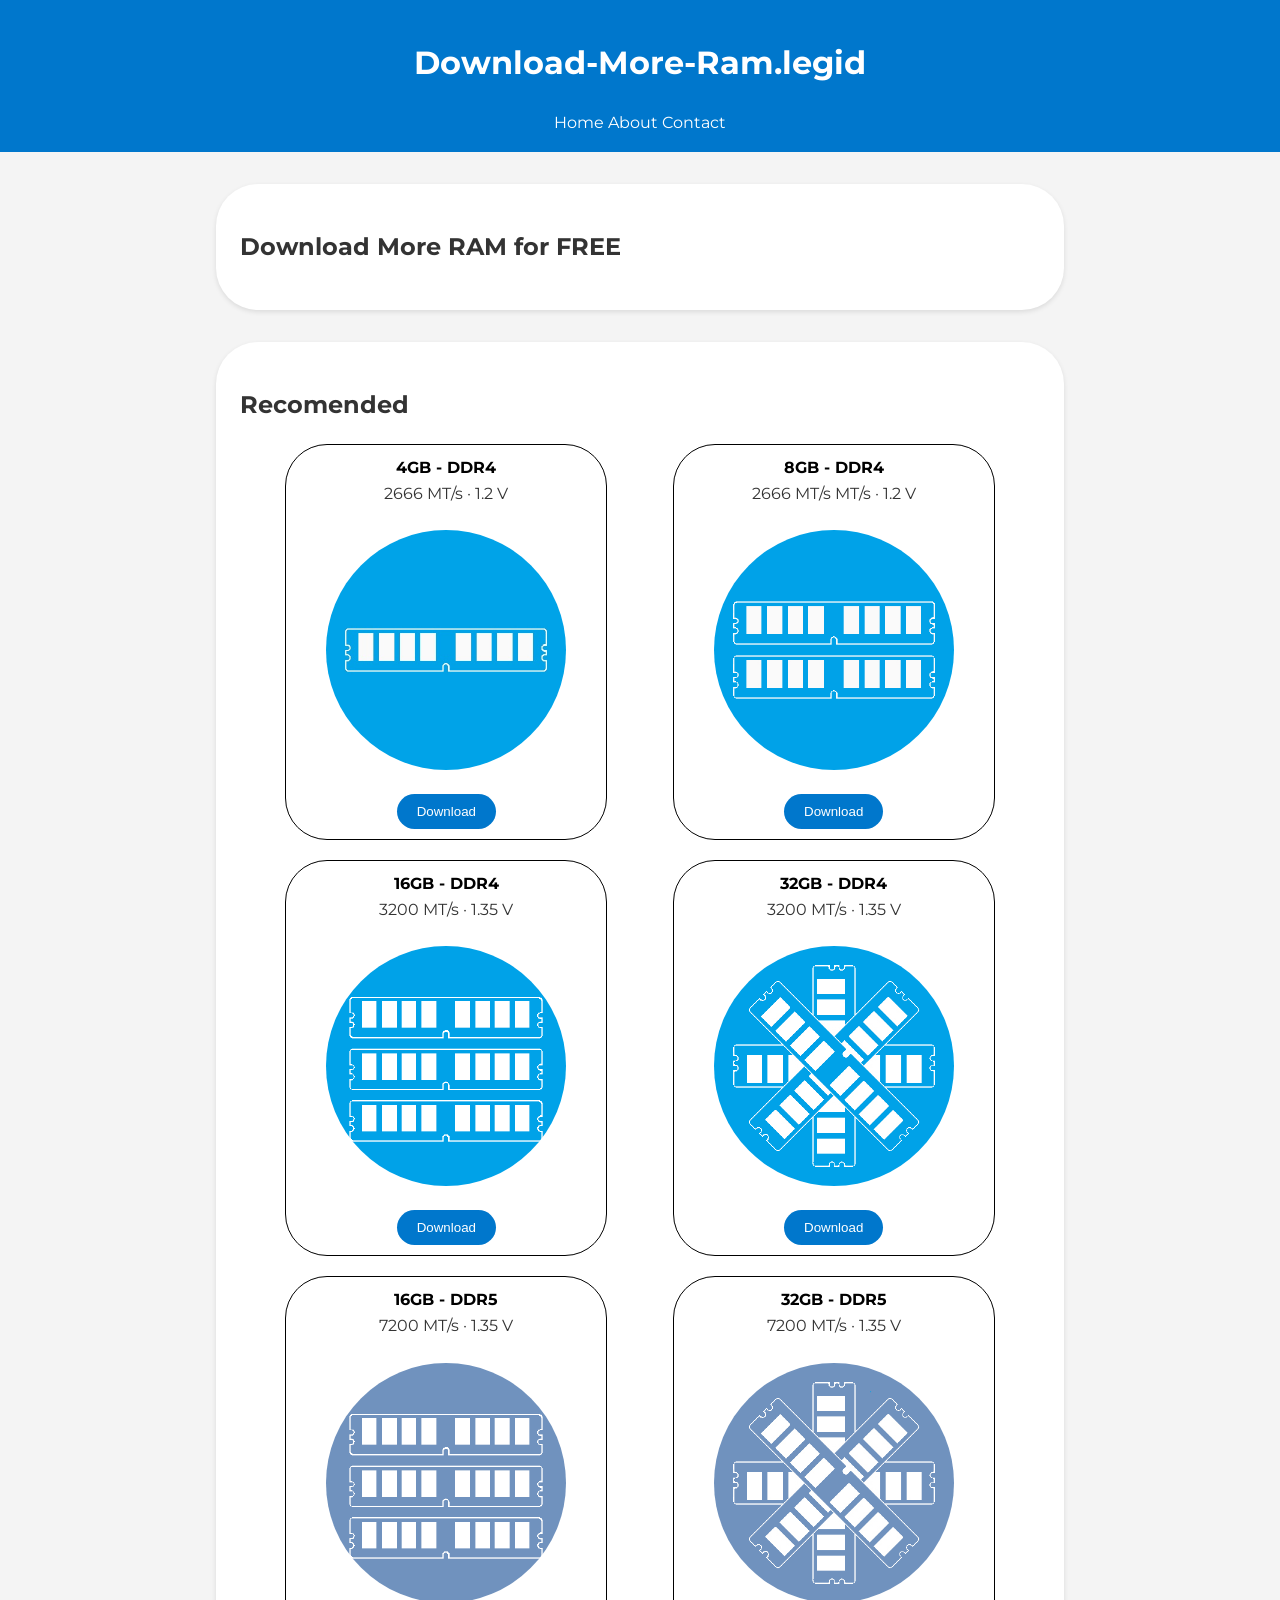
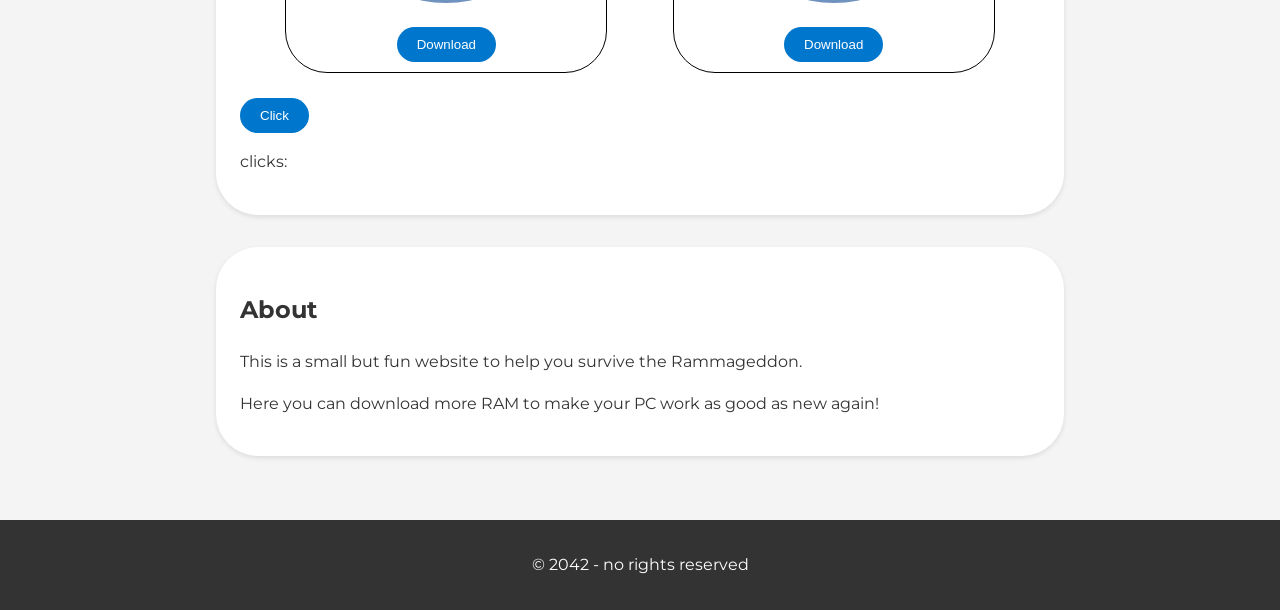
==== index.html @ 68ef07ed "innitialisation" ====
<!DOCTYPE html>
<html lang="en">

<head>
    <link href="https://fonts.googleapis.com/css2?family=Montserrat:wght@300;700&display=swap" rel="stylesheet">
    <meta charset="UTF-8">
    <meta name="viewport" content="width=device-width, initial-scale=1.0">
    <title>Download More RAM</title>
    <link rel="stylesheet" href="style.css">
</head>

<body>

    <header>
        <h1>Download-More-Ram.legid</h1>
        <nav>
            <a href="#home">Home</a>
            <a href="#about">About</a>
            <a href="contact.html">Contact</a>
        </nav>
    </header>

    <main>
        <section id="info">
            <h2>Download More RAM for FREE</h2>
        </section>

        <section id="home">
            <h2>Recomended</h2>
            <div class="home-content">

                <div class="container">
                    <div class="row">
                        <div class="box">
                            <div class="ram-titel">4GB - DDR4</div>
                            <div>2666 MT/s · 1.2 V</div>
                            <img src="\immages\DDR4_4GB_RAM.png" alt="file not found" class="rounded-img">
                            <button id="download"
                                onclick="window.open('https://www.youtube.com/watch?v=dQw4w9WgXcQ')">Download</button>
                        </div>
                        <div class="box">
                            <div class="ram-titel">8GB - DDR4</div>
                            <div>2666 MT/s MT/s · 1.2 V</div>
                            <img src="\immages\DDR4_8GB_RAM.png" alt="file not found" class="rounded-img">
                            <button id="download"
                                onclick="window.open('https://www.youtube.com/watch?v=dQw4w9WgXcQ')">Download</button>
                        </div>
                    </div>

                    <div class="row">
                        <div class="box">
                            <div class="ram-titel">16GB - DDR4</div>
                            <div>3200 MT/s · 1.35 V</div>
                            <img src="\immages\DDR4_16GB_RAM.png" alt="file not found" class="rounded-img">
                            <button id="download"
                                onclick="window.open('https://www.youtube.com/watch?v=dQw4w9WgXcQ')">Download</button>
                        </div>
                        <div class="box">
                            <div class="ram-titel">32GB - DDR4</div>
                            <div>3200 MT/s · 1.35 V</div>
                            <img src="\immages\DDR4_32GB_RAM.png" alt="file not found" class="rounded-img">
                            <button id="download"
                                onclick="window.open('https://www.youtube.com/watch?v=dQw4w9WgXcQ')">Download</button>
                        </div>
                    </div>

                    <div class="row">
                        <div class="box">
                            <div class="ram-titel">16GB - DDR5</div>
                            <div>7200 MT/s · 1.35 V</div>
                            <img src="\immages\DDR5_16GB_RAM.png" alt="file not found" class="rounded-img">
                            <button id="download"
                                onclick="window.open('https://www.youtube.com/watch?v=dQw4w9WgXcQ')">Download</button>
                        </div>
                        <div class="box">
                            <div class="ram-titel">32GB - DDR5</div>
                            <div>7200 MT/s · 1.35 V</div>
                            <img src="\immages\DDR5_32GB_RAM.png" alt="file not found" class="rounded-img">
                            <button id="download"
                                onclick="window.open('https://www.youtube.com/watch?v=dQw4w9WgXcQ')">Download</button>
                        </div>
                    </div>
                </div>

                <br>

                <button id="Button">Click</button>
                <p id="text">clicks:</p>
            </div>
        </section>

        <section id="about">
            <h2>About</h2>
            <p>This is a small but fun website to help you survive the Rammageddon.</p>
            <p>Here you can download more RAM to make your PC work as good as new again!</p>
        </section>
    </main>

    <footer>
        <p>&copy; 2042 - no rights reserved</p>
    </footer>

    <script src="script.js"></script>
</body>

</html>
---- style.css ----
button {
    background-color: #0077cc;
    color: rgb(255, 255, 255);
    padding: 10px 20px;
    border: none;
    border-radius: 42px;
    cursor: pointer;
}

.small-title {
    font-size: 1.25em;
    font-weight: bold;
}

/* Global Styles */
body {
    font-family: "Montserrat", sans-serif;
    line-height: 1.6;
    margin: 0;
    padding: 0;
    background-color: #f4f4f4;
    color: #333;
}

header {
    background-color: #0077cc;
    color: rgb(255, 255, 255);
    padding: 1rem;
    text-align: center;
}

header h1 {
    margin: 1;
}

nav a {
    margin: 0rem;
    color: rgb(255, 255, 255);
    text-decoration: none;
}

nav a:hover {
    text-decoration: underline;
}

/* Main Content */
main {
    padding: 2rem;
    /* space from the sides */
}

section {
    /* the boxes */
    margin-bottom: 2rem;
    background-color: white;
    padding: 1.5rem;
    border-radius: 42px;
    box-shadow: 0 2px 5px rgba(0, 0, 0, 0.1);
    max-width: 800px;
    margin-left: auto;
    /* makes it so its in the center */
    margin-right: auto;
}

button:hover {
    background-color: #005fa3;
}

footer {
    text-align: center;
    padding: 1rem;
    background-color: #333;
    color: white;
}

.container {
    display: flex;
    flex-direction: column;
    gap: 20px;
}

.row {
    display: flex;
    gap: 20px;
    justify-content: space-evenly;
}

.box {
    width: 300px;
    min-height: 200px;
    /* minimal box hight*/
    border: 1px solid #000;
    border-radius: 42px;
    display: flex;
    /* makes it so it is on top of each other */
    flex-direction: column;
    align-items: center;
    padding: 10px;
}

.rounded-img {
    object-fit: cover;
    width: 80%;
    /* immage size*/
    height: 80%;
    border-radius: 100%;
    /* makes it a circle */
    padding: 1.5rem;
}

.ram-titel {
    margin: 0rem;
    color: rgb(0, 0, 0);
    font-weight: bold;
}
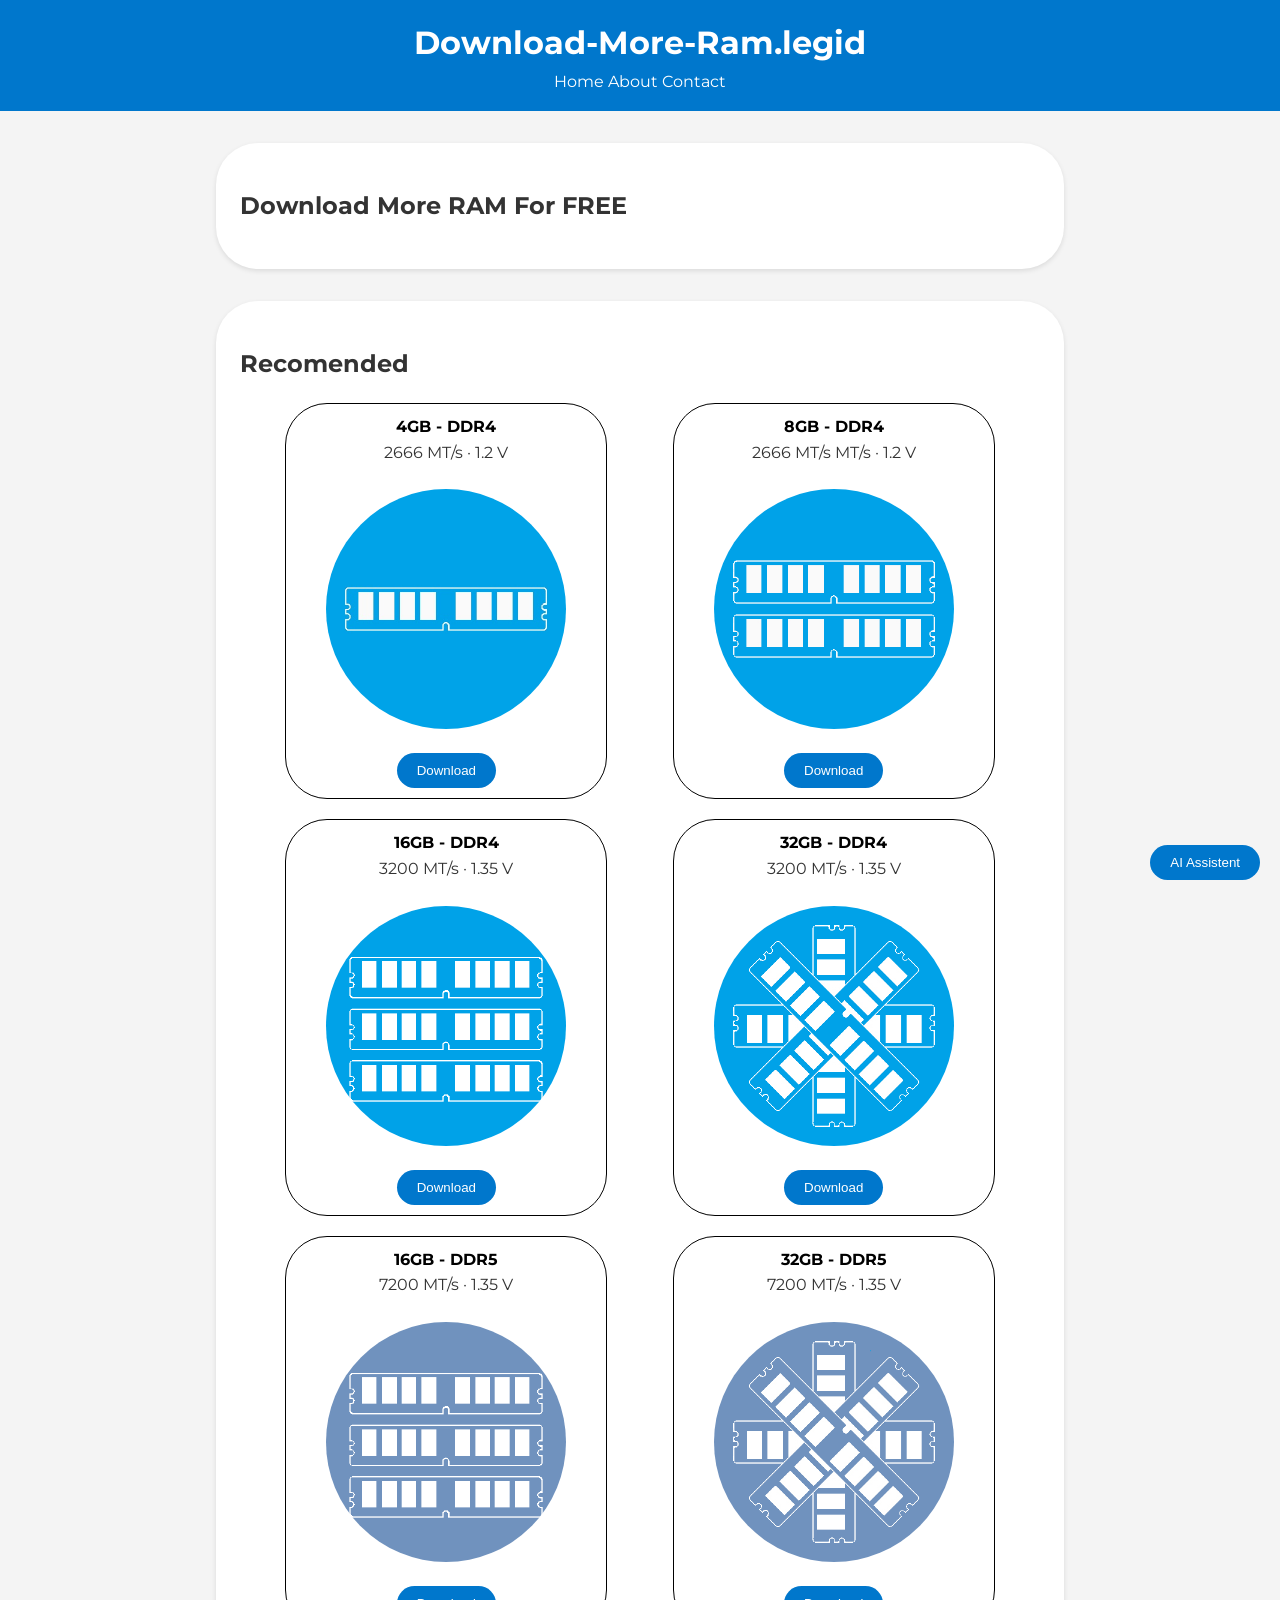
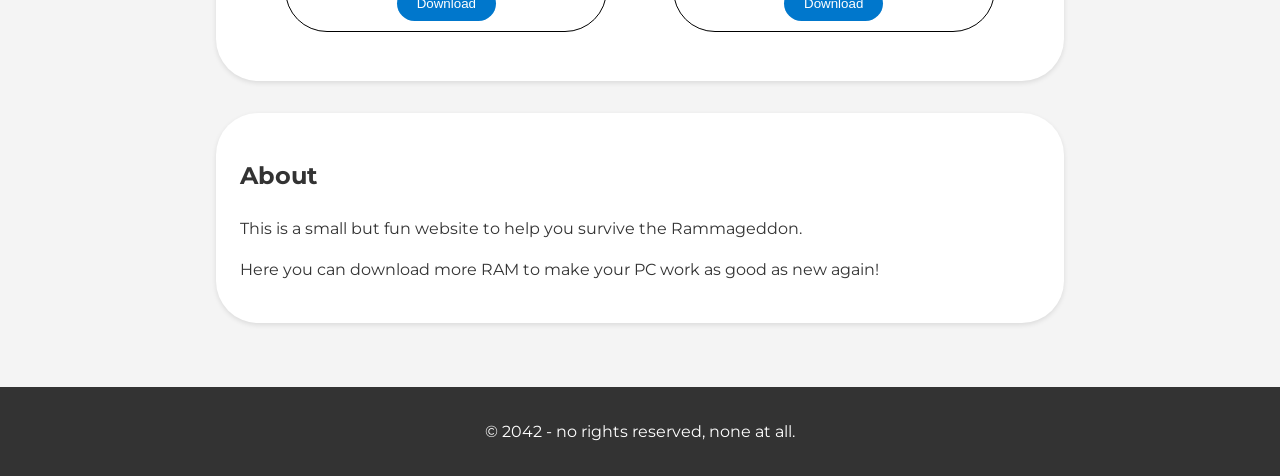
==== commit 13cd1ded: "'first upload' or something idk thats what chatgpt told me to write here" ====
--- a/index.html
+++ b/index.html
@@ -2,9 +2,13 @@
 <html lang="en">
 
 <head>
+    <link rel="preconnect" href="https://fonts.googleapis.com">
+    <link rel="preconnect" href="https://fonts.gstatic.com" crossorigin>
     <link href="https://fonts.googleapis.com/css2?family=Montserrat:wght@300;700&display=swap" rel="stylesheet">
     <meta charset="UTF-8">
     <meta name="viewport" content="width=device-width, initial-scale=1.0">
+    <meta name="description"
+        content="Download More RAM for free! Explore different RAM sizes and improve your PC performance instantly with our fun RAM download simulator.">
     <title>Download More RAM</title>
     <link rel="stylesheet" href="style.css">
 </head>
@@ -22,7 +26,7 @@
 
     <main>
         <section id="info">
-            <h2>Download More RAM for FREE</h2>
+            <h2>Download More RAM For FREE</h2>
         </section>
 
         <section id="home">
@@ -34,16 +38,18 @@
                         <div class="box">
                             <div class="ram-titel">4GB - DDR4</div>
                             <div>2666 MT/s · 1.2 V</div>
-                            <img src="\immages\DDR4_4GB_RAM.png" alt="file not found" class="rounded-img">
-                            <button id="download"
-                                onclick="window.open('https://www.youtube.com/watch?v=dQw4w9WgXcQ')">Download</button>
+                            <img src="/images/DDR4_4GB_RAM.png" alt="4 GB DDR4 Module" class="rounded-img">
+                            <button class="download" onclick="window.location.href='downloadPage.html'">
+                                Download
+                            </button>
                         </div>
                         <div class="box">
                             <div class="ram-titel">8GB - DDR4</div>
                             <div>2666 MT/s MT/s · 1.2 V</div>
-                            <img src="\immages\DDR4_8GB_RAM.png" alt="file not found" class="rounded-img">
-                            <button id="download"
-                                onclick="window.open('https://www.youtube.com/watch?v=dQw4w9WgXcQ')">Download</button>
+                            <img src="/images/DDR4_8GB_RAM.png" alt="8 GB DDR4 Module" class="rounded-img">
+                            <button class="download" onclick="window.location.href='downloadPageAudio.html'">
+                                Download
+                            </button>
                         </div>
                     </div>
 
@@ -51,16 +57,20 @@
                         <div class="box">
                             <div class="ram-titel">16GB - DDR4</div>
                             <div>3200 MT/s · 1.35 V</div>
-                            <img src="\immages\DDR4_16GB_RAM.png" alt="file not found" class="rounded-img">
-                            <button id="download"
-                                onclick="window.open('https://www.youtube.com/watch?v=dQw4w9WgXcQ')">Download</button>
+                            <img src="/images/DDR4_16GB_RAM.png" alt="16 GB DDR4 Module" class="rounded-img">
+                            <button class="download"
+                                onclick="window.open('https://www.youtube.com/watch?v=dQw4w9WgXcQ', '_blank', 'noopener,noreferrer')">
+                                Download
+                            </button>
                         </div>
                         <div class="box">
                             <div class="ram-titel">32GB - DDR4</div>
                             <div>3200 MT/s · 1.35 V</div>
-                            <img src="\immages\DDR4_32GB_RAM.png" alt="file not found" class="rounded-img">
-                            <button id="download"
-                                onclick="window.open('https://www.youtube.com/watch?v=dQw4w9WgXcQ')">Download</button>
+                            <img src="/images/DDR4_32GB_RAM.png" alt="32 GB DDR4 Module" class="rounded-img">
+                            <button class="download"
+                                onclick="window.open('https://www.youtube.com/watch?v=dQw4w9WgXcQ', '_blank', 'noopener,noreferrer')">
+                                Download
+                            </button>
                         </div>
                     </div>
 
@@ -68,24 +78,41 @@
                         <div class="box">
                             <div class="ram-titel">16GB - DDR5</div>
                             <div>7200 MT/s · 1.35 V</div>
-                            <img src="\immages\DDR5_16GB_RAM.png" alt="file not found" class="rounded-img">
-                            <button id="download"
-                                onclick="window.open('https://www.youtube.com/watch?v=dQw4w9WgXcQ')">Download</button>
+                            <img src="/images/DDR5_16GB_RAM.png" alt="16 GB DDR5 Module" class="rounded-img">
+                            <button class="download"
+                                onclick="window.open('https://www.youtube.com/watch?v=dQw4w9WgXcQ', '_blank', 'noopener,noreferrer')">
+                                Download
+                            </button>
                         </div>
                         <div class="box">
                             <div class="ram-titel">32GB - DDR5</div>
                             <div>7200 MT/s · 1.35 V</div>
-                            <img src="\immages\DDR5_32GB_RAM.png" alt="file not found" class="rounded-img">
-                            <button id="download"
-                                onclick="window.open('https://www.youtube.com/watch?v=dQw4w9WgXcQ')">Download</button>
+                            <img src="/images/DDR5_32GB_RAM.png" alt="32 GB DDR5 Module" class="rounded-img">
+                            <button class="download"
+                                onclick="window.open('https://www.youtube.com/watch?v=dQw4w9WgXcQ', '_blank', 'noopener,noreferrer')">
+                                Download
+                            </button>
                         </div>
                     </div>
                 </div>
 
                 <br>
 
-                <button id="Button">Click</button>
-                <p id="text">clicks:</p>
+                <button id="Button">AI Assistent</button>
+
+                <!-- AI Chat Box -->
+                <div id="chatBox">
+                    <div id="chatHeader">AI Assistent</div>
+
+                    <div id="chatContent"></div>
+
+                    <form id="chatForm">
+                        <label for="chatInput" class="sr-only">Nachricht</label><br>
+                        <input id="chatInput" type="text" placeholder="Nachricht..." autocomplete="off">
+                        <button type="submit">Send</button>
+                    </form>
+                </div>
+
             </div>
         </section>
 
@@ -97,7 +124,7 @@
     </main>
 
     <footer>
-        <p>&copy; 2042 - no rights reserved</p>
+        <p>&copy; 2042 - no rights reserved, none at all.</p>
     </footer>
 
     <script src="script.js"></script>
--- a/style.css
+++ b/style.css
@@ -5,6 +5,10 @@
     border: none;
     border-radius: 42px;
     cursor: pointer;
+}
+
+html {
+    height: 100%;
 }
 
 .small-title {
@@ -20,6 +24,15 @@
     padding: 0;
     background-color: #f4f4f4;
     color: #333;
+
+    min-height: 100%;
+    margin: 0;
+    display: flex;
+    flex-direction: column;
+
+    display: grid;
+    grid-template-rows: auto 1fr auto;
+    min-height: 100vh;
 }
 
 header {
@@ -27,10 +40,12 @@
     color: rgb(255, 255, 255);
     padding: 1rem;
     text-align: center;
+
+    grid-row: 1;
 }
 
 header h1 {
-    margin: 1;
+    margin: 1px;
 }
 
 nav a {
@@ -47,6 +62,8 @@
 main {
     padding: 2rem;
     /* space from the sides */
+
+      grid-row: 2;
 }
 
 section {
@@ -62,15 +79,39 @@
     margin-right: auto;
 }
 
+/* Breakpoints */
+@media (max-width: 1024px) {
+  /* Tablet / small desktop */
+  .box {
+    width: 45%; /* two boxes per row */
+  }
+}
+
+@media (max-width: 800px) {
+  /* Mobile */
+  .row {
+    flex-direction: column; /* stack boxes vertically */
+    align-items: center;    /* center them */
+  }
+
+  .box {
+    width: 80%; /* boxes take most of screen */
+  }
+}
+
 button:hover {
     background-color: #005fa3;
 }
 
 footer {
+    margin-top: auto;
+
     text-align: center;
     padding: 1rem;
     background-color: #333;
     color: white;
+
+    grid-row: 3;
 }
 
 .container {
@@ -95,6 +136,7 @@
     /* makes it so it is on top of each other */
     flex-direction: column;
     align-items: center;
+    justify-content: center;
     padding: 10px;
 }
 
@@ -112,4 +154,151 @@
     margin: 0rem;
     color: rgb(0, 0, 0);
     font-weight: bold;
+}
+
+.button-container {
+    display: flex;
+    gap: 10px;
+}
+
+.button-container:hover input:first-child {
+    order: 2;
+}
+
+.button-container:hover input:last-child {
+    order: 1;
+}
+
+
+/* KI TEST */
+
+
+/* Chat-Box */
+#chatBox {
+    display: none;
+    /* anfangs versteckt */
+    position: fixed;
+    bottom: 80px;
+    right: 20px;
+    width: 250px;
+    height: 300px;
+    background-color: #f1f1f1;
+    border: 1px solid #ccc;
+    border-radius: 8px;
+    box-shadow: 0 0 10px rgba(0, 0, 0, 0.2);
+    z-index: 1000;
+}
+
+/* Kopfzeile für Verschieben */
+#chatHeader {
+    padding: 10px;
+    background-color: #007bff;
+    color: white;
+    cursor: move;
+    border-top-left-radius: 8px;
+    border-top-right-radius: 8px;
+}
+
+/* Chat-Inhalt */
+#chatContent {
+    padding: 10px;
+    height: 240px;
+    overflow-y: auto;
+}
+
+#Button {
+    position: fixed;
+    bottom: 20px;
+    right: 20px;
+}
+
+
+/*ai  coding*/
+
+#chatBox {
+    position: absolute;
+    width: 300px;
+    height: 400px;
+    background: white;
+    border: 1px solid #ccc;
+    display: none;
+}
+
+#chatHeader {
+    background: #333;
+    color: white;
+    padding: 10px;
+    cursor: move;
+}
+
+#chatContent {
+    height: 280px;
+    overflow-y: auto;
+    padding: 10px;
+    display: flex;
+    flex-direction: column;
+    gap: 6px;
+}
+
+.message {
+    padding: 6px 10px;
+    border-radius: 8px;
+    max-width: 80%;
+}
+
+.user {
+    background: #d8eaff;
+    align-self: flex-end;
+}
+
+.ai {
+    background: #eee;
+    align-self: flex-start;
+}
+
+#chatForm {
+    display: flex;
+    border-top: 1px solid #ccc;
+}
+
+#chatInput {
+    flex: 1;
+    border: none;
+    padding: 8px;
+}
+
+#chatForm button {
+    padding: 8px 12px;
+}
+
+
+.sr-only { /* screenreaders only */
+    position: absolute;
+    width: 1px;
+    height: 1px;
+    padding: 0;
+    margin: -1px;
+    overflow: hidden;
+    clip: rect(0, 0, 0, 0);
+    white-space: nowrap;
+    border: 0;
+}
+
+
+/* more of the good stuff*/
+/*
+:root {
+    --main-color: #0077cc;
+}
+
+header {
+    background-color: var(--main-color);
+}
+
+header {
+   background-color: #0077cc;
+
+   h1 {
+       margin: 0;
+   }
 }
